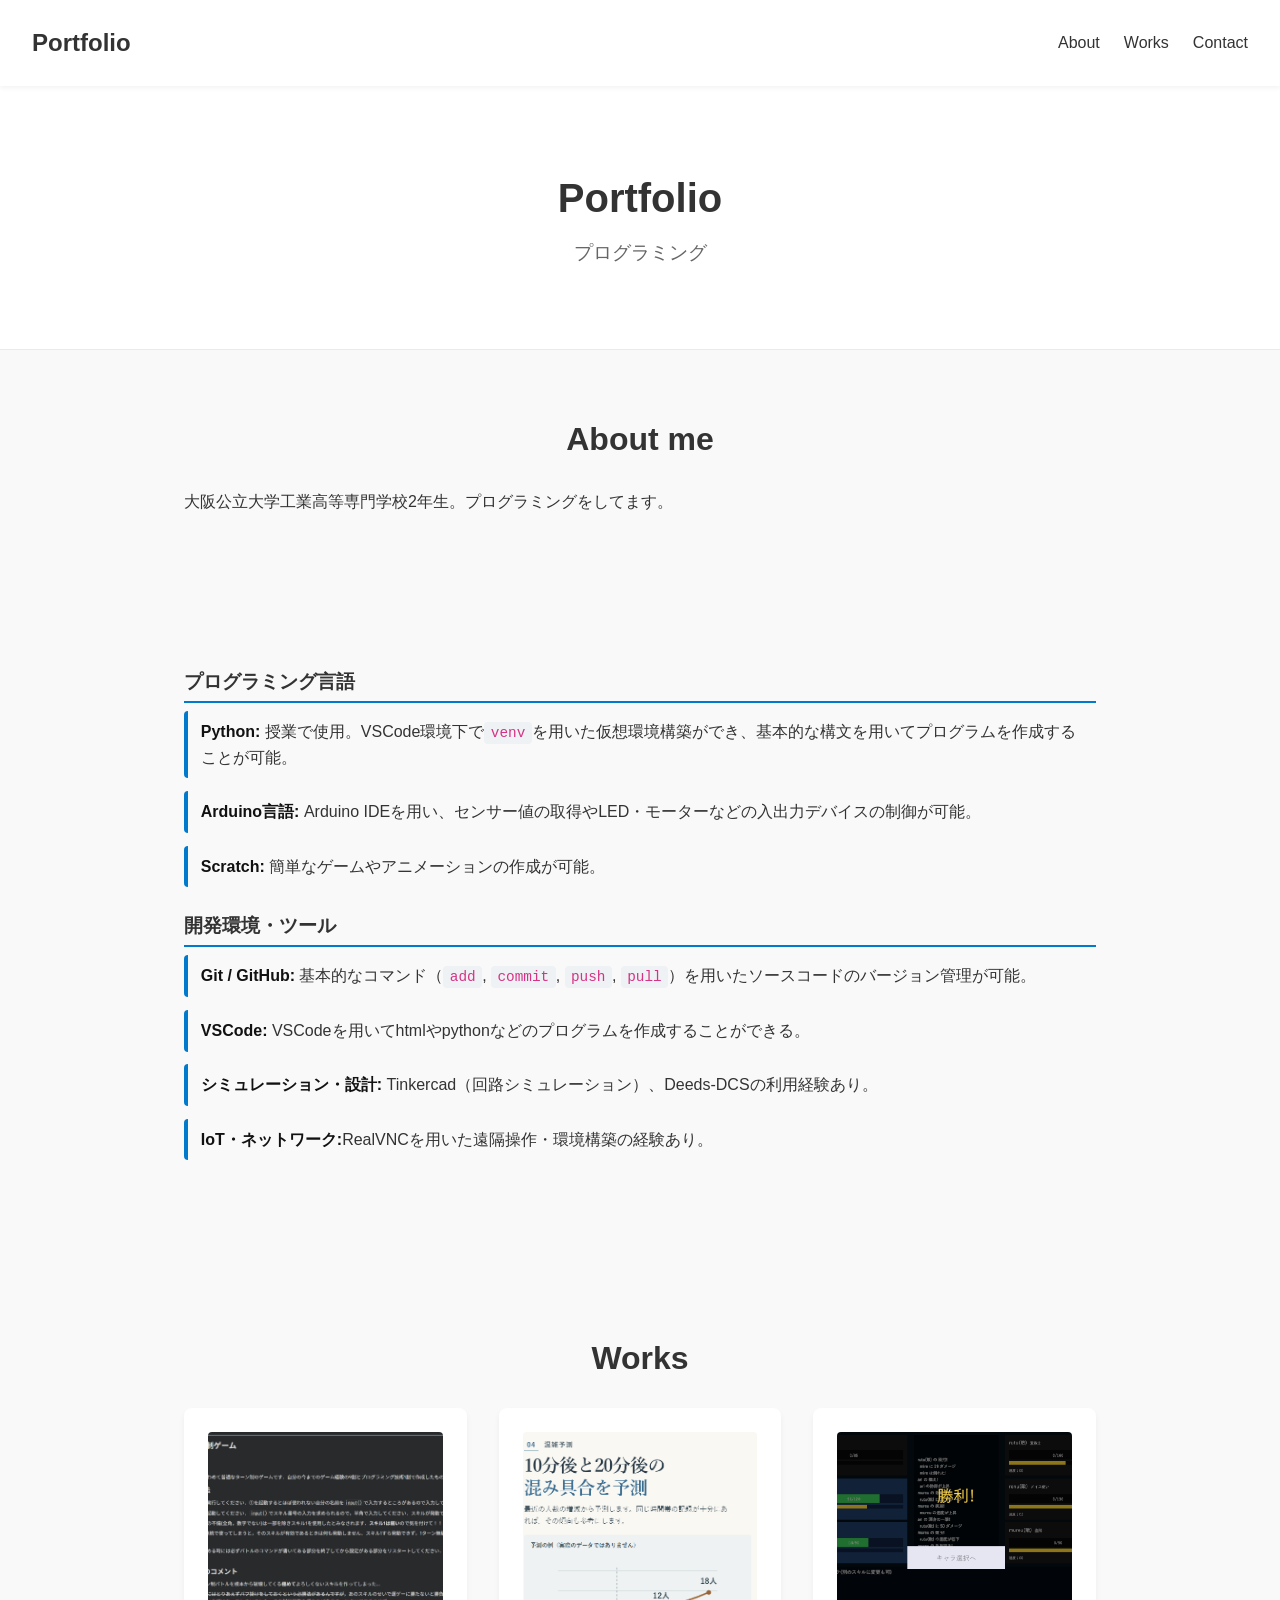
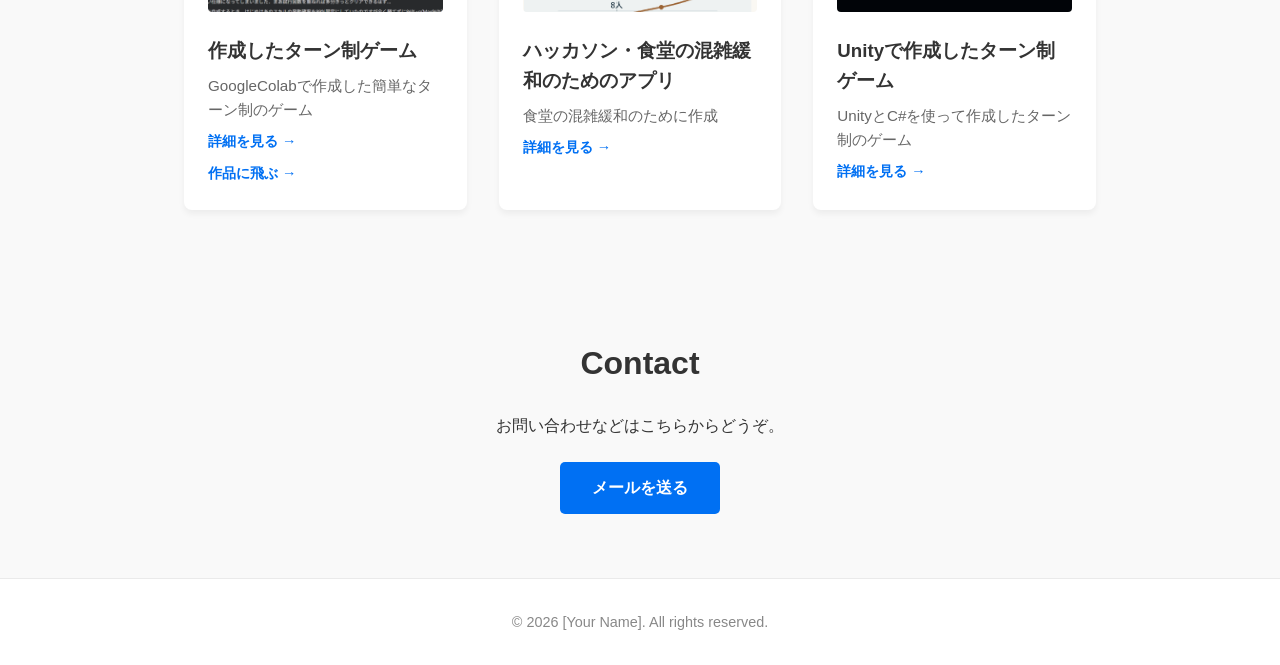
==== index.html @ 6b5b910c "軽い修正" ====
<!DOCTYPE html>
<html lang="ja">
<head>
  <meta charset="UTF-8">
  <meta name="viewport" content="width=device-width, initial-scale=1.0">
  <title>My Portfolio</title>
  <link rel="stylesheet" href="style.css">
   <style>
    /* このページ専用の追加スタイル(気に入らなければ style.css に移してOK) */
    .slideshow { position: relative; width: 100%; max-width: 640px; aspect-ratio: 16 / 9; margin: 1rem 0; overflow: hidden; background: #eee; }
    .slideshow .slide { position: absolute; inset: 0; width: 100%; height: 100%; object-fit: contain; opacity: 0; transition: opacity 0.8s ease; }
    .slideshow .slide.active { opacity: 1; }
    .detail-meta { list-style: none; padding: 0; margin: 1rem 0; }
    .detail-meta li { margin-bottom: 0.4rem; }
    .detail-section { margin-top: 2rem; }
    .detail-section h3 { margin-bottom: 0.5rem; }
    .detail-section ul { padding-left: 1.2rem; line-height: 1.8; }
    .back-link { display: inline-block; margin-top: 2rem; }
  </style>
</head>
<body>

  <!-- ヘッダー -->
  <header>
    <div class="logo">Portfolio</div>
    <nav>
      <ul>
        <li><a href="#about">About</a></li>
        <li><a href="#works">Works</a></li>
        <li><a href="#contact">Contact</a></li>
      </ul>
    </nav>
  </header>

  <!-- メインビジュアル -->
  <section class="hero">
    <h1>Portfolio</h1>
    <p>プログラミング</p>
  </section>

  <!-- 自己紹介 (About) -->
  <section id="about" class="container">
    <h2>About me</h2>
    <p>大阪公立大学工業高等専門学校2年生。プログラミングをしてます。</p>
  </section>

<!-- 自己評価 (About Me) -->
  <section id="about-me" class="container">
    <h3>プログラミング言語</h3>
  <ul>
    <li>
      <strong>Python:</strong> 授業で使用。VSCode環境下で<code>venv</code>を用いた仮想環境構築ができ、基本的な構文を用いてプログラムを作成することが可能。
    </li>
    <li>
      <strong>Arduino言語:</strong> Arduino IDEを用い、センサー値の取得やLED・モーターなどの入出力デバイスの制御が可能。
    </li>
    <li>
      <strong>Scratch:</strong> 簡単なゲームやアニメーションの作成が可能。
    </li>
  </ul>

  <h3>開発環境・ツール</h3>
  <ul>
    <li>
      <strong>Git / GitHub:</strong> 基本的なコマンド（<code>add</code>, <code>commit</code>, <code>push</code>, <code>pull</code>）を用いたソースコードのバージョン管理が可能。
    </li>
    <li>
      <strong>VSCode:</strong> VSCodeを用いてhtmlやpythonなどのプログラムを作成することができる。
    </li>
    <li>
      <strong>シミュレーション・設計:</strong> Tinkercad（回路シミュレーション）、Deeds-DCSの利用経験あり。
    </li>
    <li>
      <strong>IoT・ネットワーク:</strong>RealVNCを用いた遠隔操作・環境構築の経験あり。
    </li>

  </ul>
  </section>

<!-- 制作物 (Works) -->
  <section id="works" class="container">
    <h2>Works</h2>
    <div class="grid">

<!-- Project 1 -->
      <div class="card">
        
        <a href="project1.html" class="card-link">
          <img src="images/gc1.png" alt="Project 1のサムネイル画像" class="card-image">
          <h3>作成したターン制ゲーム</h3>
        </a>
        <p>GoogleColabで作成した簡単なターン制のゲーム</p>
        <a href="project1.html" class="more-link">詳細を見る &rarr;</a><br>
        <a href="https://colab.research.google.com/drive/1zK0muYMqjtTlNnqvRctzrZ4r4zy4ecHd?usp=sharing" class="more-link"> 作品に飛ぶ &rarr;</a>
      </div>

      <!-- Project 2 -->
      <div class="card">
        <a href="project2.html" class="card-link">
          <img src="images/hakkason (1).png" alt="Project 2のサムネイル画像" class="card-image">
          <h3>ハッカソン・食堂の混雑緩和のためのアプリ</h3>
        </a>
        <p>食堂の混雑緩和のために作成</p>
        <a href="project2.html" class="more-link">詳細を見る &rarr;</a>
      </div>

      <!-- Project 3 -->
      <div class="card">
        <a href="project3.html" class="card-link">
          <img src="images/un3.png" alt="Project 3のサムネイル画像" class="card-image">
          <h3>Unityで作成したターン制ゲーム</h3>
        </a>
        <p>UnityとC#を使って作成したターン制のゲーム</p>
        <a href="project3.html" class="more-link">詳細を見る &rarr;</a>
      </div>

    </div>
  </section>

  <!-- お問い合わせ (Contact) -->
  <section id="contact" class="container">
    <h2>Contact</h2>
    <p>お問い合わせなどはこちらからどうぞ。</p>
    <a href="mailto:your-email@example.com" class="btn">メールを送る</a>
  </section>

  <!-- フッター -->
  <footer>
    <p>&copy; 2026 [Your Name]. All rights reserved.</p>
  </footer>

</body>
</html>
---- style.css ----
/* 全体設定 */
* {
  margin: 0;
  padding: 0;
  box-sizing: border-box;
}

body {
  font-family: "Helvetica Neue", Arial, sans-serif;
  line-height: 1.6;
  color: #333;
  background-color: #f9f9f9;
}

/* ヘッダー */
header {
  display: flex;
  justify-content: space-between;
  align-items: center;
  padding: 1.5rem 2rem;
  background: #fff;
  box-shadow: 0 2px 5px rgba(0,0,0,0.05);
  position: sticky;
  top: 0;
  z-index: 100;
}

header .logo {
  font-size: 1.5rem;
  font-weight: bold;
}

header nav ul {
  display: flex;
  list-style: none;
  gap: 1.5rem;
}

header nav a {
  text-decoration: none;
  color: #333;
  font-weight: 500;
  transition: color 0.3s;
}

header nav a:hover {
  color: #0070f3;
}

/* メインビジュアル */
.hero {
  text-align: center;
  padding: 5rem 1rem;
  background: #fff;
  border-bottom: 1px solid #eaeaea;
}

.hero h1 {
  font-size: 2.5rem;
  margin-bottom: 0.5rem;
}

.hero p {
  color: #666;
  font-size: 1.2rem;
}

/* 共通セクションスタイル */
.container {
  max-width: 960px;
  margin: 0 auto;
  padding: 4rem 1.5rem;
}

.container h2 {
  font-size: 2rem;
  margin-bottom: 1.5rem;
  text-align: center;
}

/* Works (グリッドレイアウト) */
.grid {
  display: grid;
  grid-template-columns: repeat(auto-fit, minmax(280px, 1fr));
  gap: 2rem;
}

.card {
  background: #fff;
  border-radius: 8px;
  overflow: hidden;
  box-shadow: 0 4px 6px rgba(0,0,0,0.05);
  padding: 1.5rem;
}

.card-image {
  width: 100%;
  height: 180px;
  background-color: #ddd;
  border-radius: 4px;
  margin-bottom: 1rem;
}

.card h3 {
  margin-bottom: 0.5rem;
}

.card p {
  color: #666;
  font-size: 0.95rem;
}

/* Contact */
#contact {
  text-align: center;
}

.btn {
  display: inline-block;
  margin-top: 1.5rem;
  padding: 0.8rem 2rem;
  background-color: #0070f3;
  color: #fff;
  text-decoration: none;
  border-radius: 5px;
  font-weight: bold;
  transition: background-color 0.3s;
}

.btn:hover {
  background-color: #0051a2;
}

/* フッター */
footer {
  text-align: center;
  padding: 2rem;
  background: #fff;
  border-top: 1px solid #eaeaea;
  color: #888;
  font-size: 0.9rem;
}
/* カード内のリンク設定 */
.card-link {
  text-decoration: none;
  color: inherit;
  display: block;
}

.card-link:hover h3 {
  color: #0070f3;
}

.more-link {
  display: inline-block;
  margin-top: 0.5rem;
  color: #0070f3;
  text-decoration: none;
  font-weight: bold;
  font-size: 0.9rem;
}

.more-link:hover {
  text-decoration: underline;
}

/* 詳細ページのスタイル */
.project-section h2 {
  text-align: left;
  font-size: 1.5rem;
  border-bottom: 2px solid #0070f3;
  padding-bottom: 0.3rem;
  margin-bottom: 1rem;
}

.project-section ul {
  list-style: none;
  padding-left: 0;
}

.project-section li {
  margin-bottom: 0.5rem;
}

/* カード画像のスタイル */
.card-image {
  width: 100%;
  height: 180px;
  object-fit: cover; /* 縦横比を保ったまま領域いっぱいに表示 */
  border-radius: 4px;
  margin-bottom: 1rem;
}

/* 詳細ページの画像スタイル */
.project-detail-image {
  width: 100%;
  max-height: 400px;
  object-fit: cover;
  border-radius: 8px;
  margin-bottom: 2rem;
}
/* スライドショー全体 */
.slideshow {
  position: relative;
  width: 100%;
  max-width: 640px;
  aspect-ratio: 16 / 9;
  margin: 1rem auto 0;
  overflow: hidden;
  background: #f0f0f0;
  border-radius: 10px;
}

/* 画像 */
.slideshow .slide {
  position: absolute;
  inset: 0;
  width: 100%;
  height: 100%;

  object-fit: cover;
  object-position: center;

  opacity: 0;
  transition: opacity 0.8s ease;
}

/* 表示中の画像 */
.slideshow .slide.active {
  opacity: 1;
}

/* 丸ボタン全体 */
.slide-dots {
  display: flex;
  justify-content: center;
  gap: 12px;
  margin: 15px auto;
}

/* 丸ボタン */
.slide-dots .dot {
  width: 12px;
  height: 12px;
  border: none;
  border-radius: 50%;
  background: #ccc;
  cursor: pointer;
  transition: background 0.3s, transform 0.3s;
}

/* 選択中の丸 */
.slide-dots .dot.active {
  background: #0070f3;
  transform: scale(1.3);
}

/* マウスを乗せたとき */
.slide-dots .dot:hover {
  background: #0051a2;
}

#video-area {
  display: block;
  width: 100%;
  margin-top: 30px;
  position: relative;
  z-index: 1;
}

#video-area video {
  display: block;
  width: 100%;
  height: auto;
}

.video-caption {
  text-align: center;
  font-size: 18px;
  font-weight: bold;
  color: #333;
  margin-top: 10px;
}


.video-section {
  width: 100%;
  text-align: center;
  margin: 30px auto;
}

.main-video {
  display: block;
  width: 80%;
  max-width: 800px;
  height: auto;
  margin: 0 auto;
}

.video-caption {
  display: block;
  text-align: center;
  font-size: 20px;
  font-weight: bold;
  color: #333;
  margin-top: 15px;
}

/* About Me セクション全体のスタイル */
#about-me {
  margin-bottom: 2rem;
  line-height: 1.6;
}

#about-me h3 {
  margin-top: 1.5rem;
  margin-bottom: 0.5rem;
  font-size: 1.2rem;
  color: #333;
  border-bottom: 2px solid #007acc; /* アクセントカラーの線 */
  padding-bottom: 0.2rem;
}

/* スキルリストのスタイル */
#about-me ul {
  list-style: none; /* デフォルトの丸ポチを消す */
  padding-left: 0;
}

#about-me li {
  margin-bottom: 0.8rem;
  padding: 0.5rem 0.8rem;
  background-color: #f9f9f9; /* カード風の背景色 */
  border-left: 4px solid #007acc; /* 左側にワンポイントのアクセント */
  border-radius: 4px;
}

/* 技術名（強調）のスタイル */
#about-me strong {
  color: #111;
  font-weight: 600;
}

/* コマンドやツール名（codeタグ）のスタイル */
#about-me code {
  background-color: #eef2f5;
  color: #d63384;
  padding: 0.2rem 0.4rem;
  border-radius: 4px;
  font-family: Consolas, Monaco, 'Andale Mono', monospace;
  font-size: 0.9em;
}
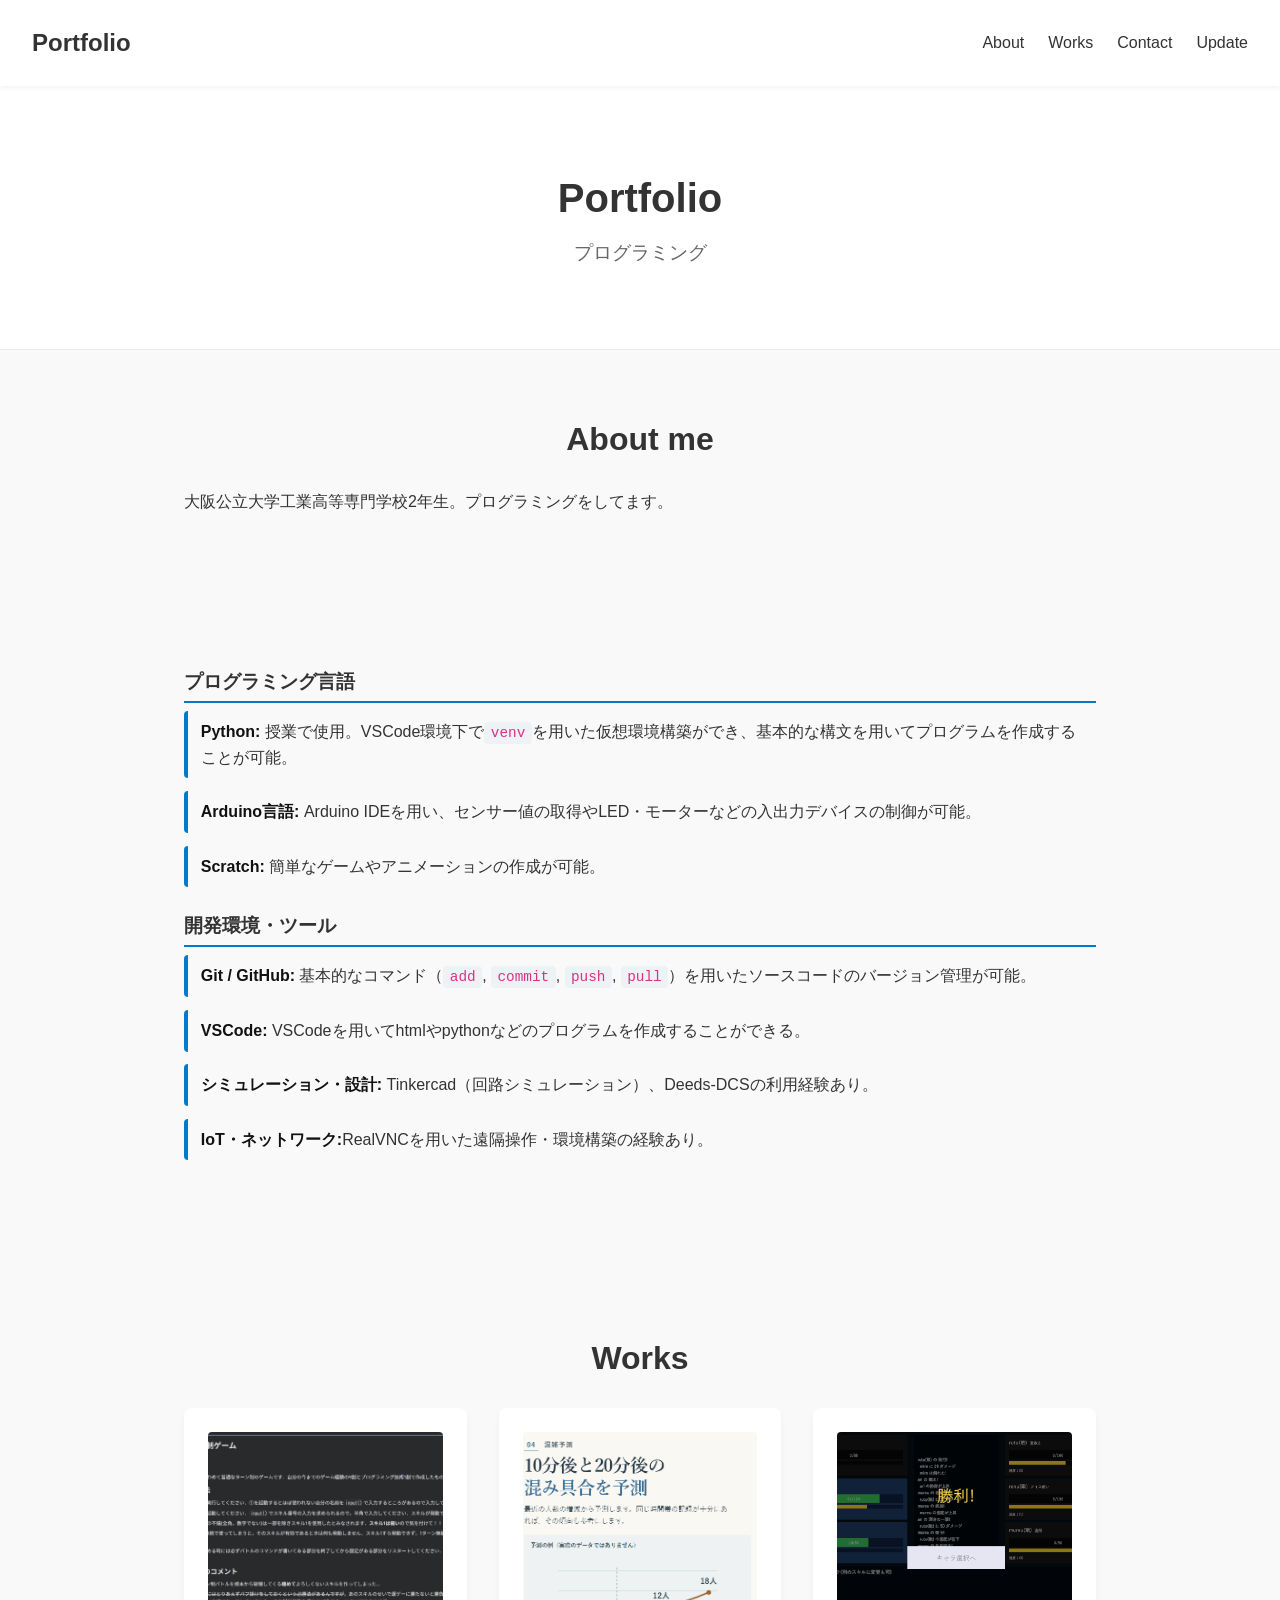
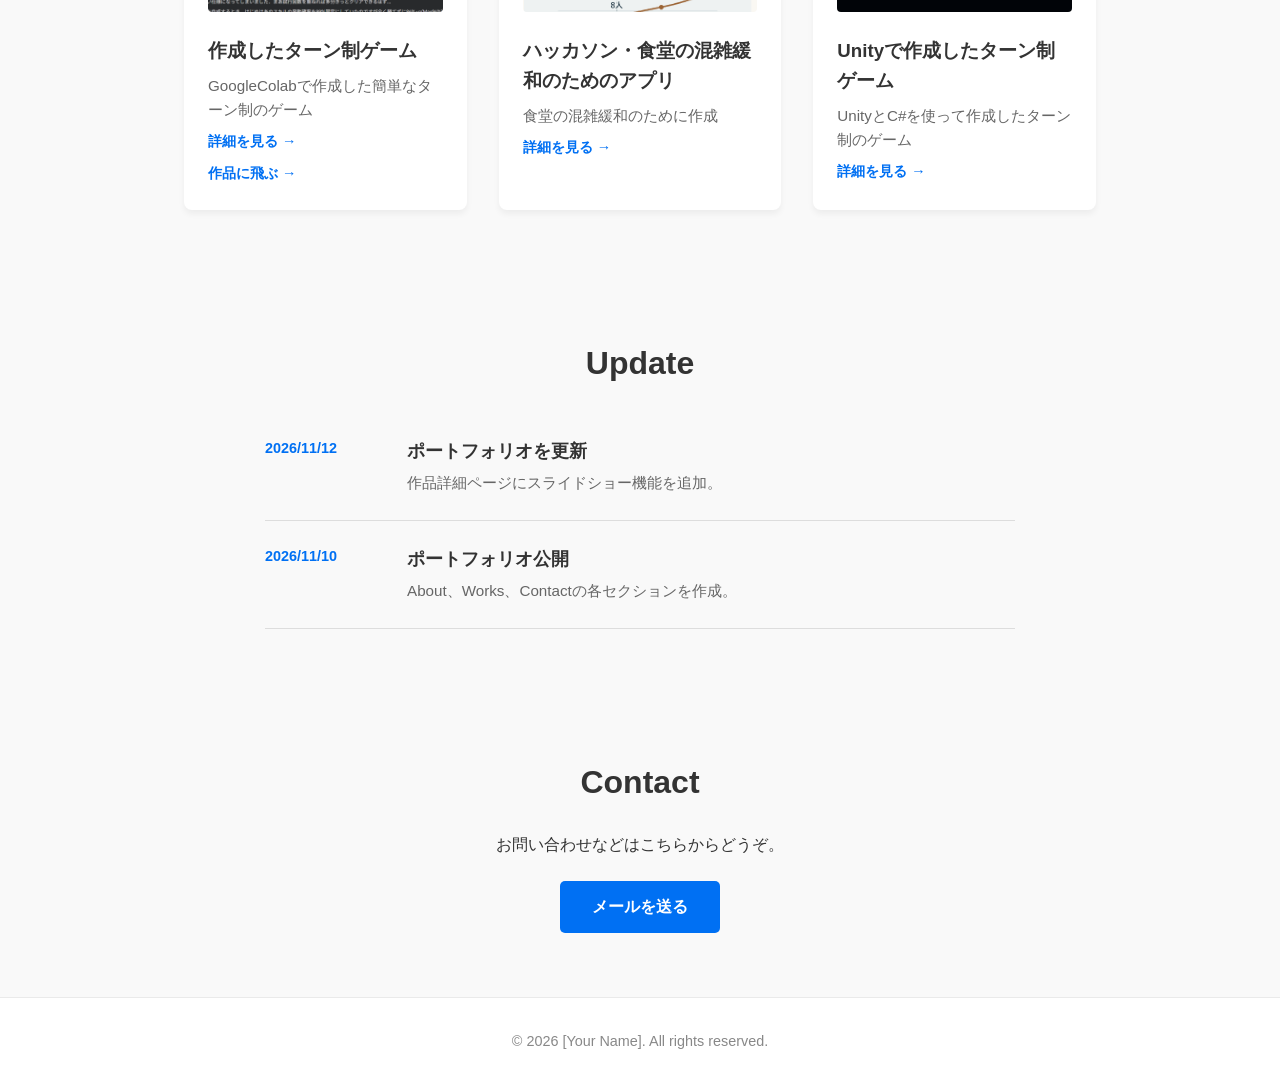
==== commit 40a6d5aa: "Updateの追加と追加に対する修正" ====
--- a/index.html
+++ b/index.html
@@ -5,7 +5,7 @@
   <meta name="viewport" content="width=device-width, initial-scale=1.0">
   <title>My Portfolio</title>
   <link rel="stylesheet" href="style.css">
-   <style>
+  <style>
     /* このページ専用の追加スタイル(気に入らなければ style.css に移してOK) */
     .slideshow { position: relative; width: 100%; max-width: 640px; aspect-ratio: 16 / 9; margin: 1rem 0; overflow: hidden; background: #eee; }
     .slideshow .slide { position: absolute; inset: 0; width: 100%; height: 100%; object-fit: contain; opacity: 0; transition: opacity 0.8s ease; }
@@ -28,6 +28,7 @@
         <li><a href="#about">About</a></li>
         <li><a href="#works">Works</a></li>
         <li><a href="#contact">Contact</a></li>
+        <li><a href="#update">Update</a></li>
       </ul>
     </nav>
   </header>
@@ -117,11 +118,36 @@
     </div>
   </section>
 
+  <!-- Update -->
+<section id="update" class="container">
+  <h2>Update</h2>
+
+  <div class="update-list">
+
+    <div class="update-item">
+      <time datetime="2026-11-12">2026/11/12</time>
+      <div class="update-content">
+        <h3>ポートフォリオを更新</h3>
+        <p>作品詳細ページにスライドショー機能を追加。</p>
+      </div>
+    </div>
+
+    <div class="update-item">
+      <time datetime="2026-11-10">2026/11/10</time>
+      <div class="update-content">
+        <h3>ポートフォリオ公開</h3>
+        <p>About、Works、Contactの各セクションを作成。</p>
+      </div>
+    </div>
+
+  </div>
+</section>
+
   <!-- お問い合わせ (Contact) -->
   <section id="contact" class="container">
     <h2>Contact</h2>
     <p>お問い合わせなどはこちらからどうぞ。</p>
-    <a href="mailto:your-email@example.com" class="btn">メールを送る</a>
+    <a href="mailto:rw25021d@st.omu.ac.jp" class="btn">メールを送る</a>
   </section>
 
   <!-- フッター -->
--- a/style.css
+++ b/style.css
@@ -349,4 +349,42 @@
   border-radius: 4px;
   font-family: Consolas, Monaco, 'Andale Mono', monospace;
   font-size: 0.9em;
+}
+
+/* 更新履歴 */
+.update-list {
+  max-width: 750px;
+  margin: 0 auto;
+}
+
+.update-item {
+  display: flex;
+  gap: 2rem;
+  padding: 1.5rem 0;
+  border-bottom: 1px solid #ddd;
+}
+
+.update-item time {
+  min-width: 110px;
+  color: #0070f3;
+  font-weight: bold;
+  font-size: 0.9rem;
+}
+
+.update-content h3 {
+  font-size: 1.1rem;
+  margin-bottom: 0.4rem;
+}
+
+.update-content p {
+  color: #666;
+  font-size: 0.95rem;
+}
+
+/* スマホ対応 */
+@media (max-width: 600px) {
+  .update-item {
+    flex-direction: column;
+    gap: 0.4rem;
+  }
 }
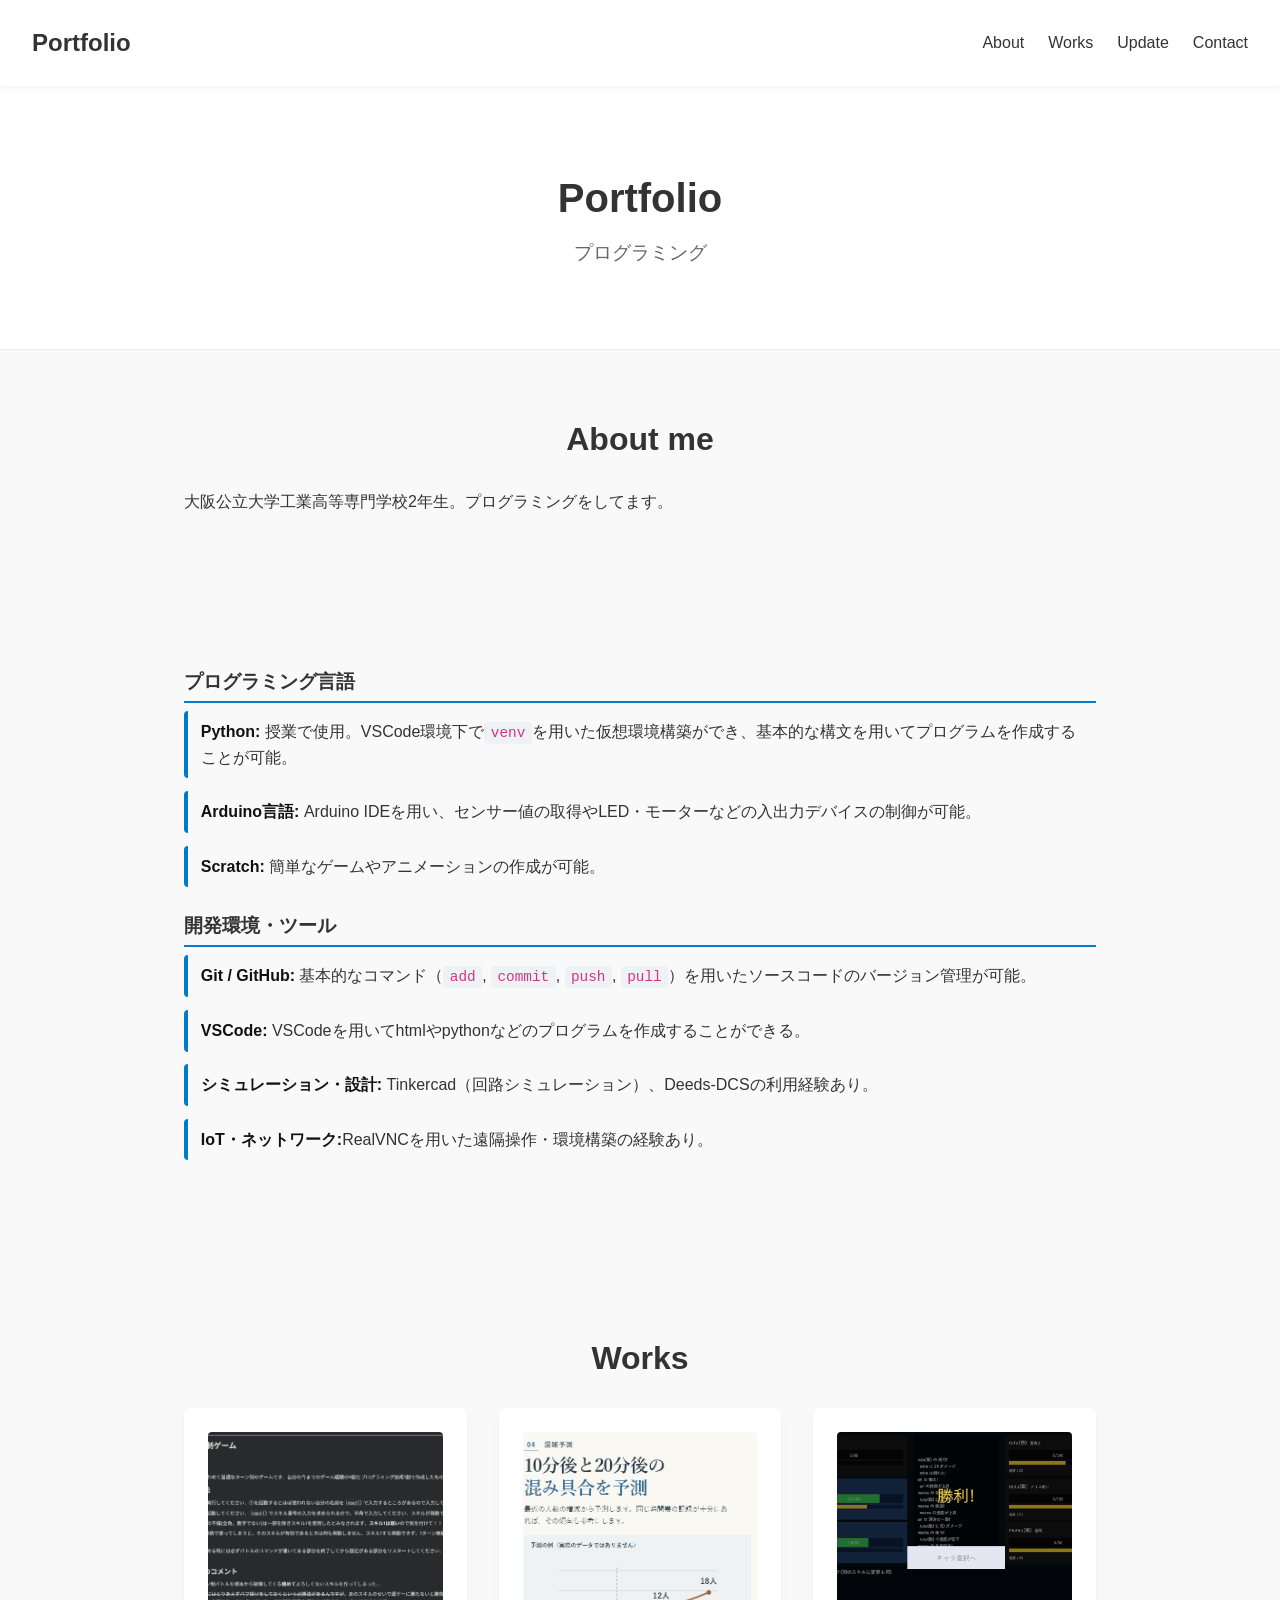
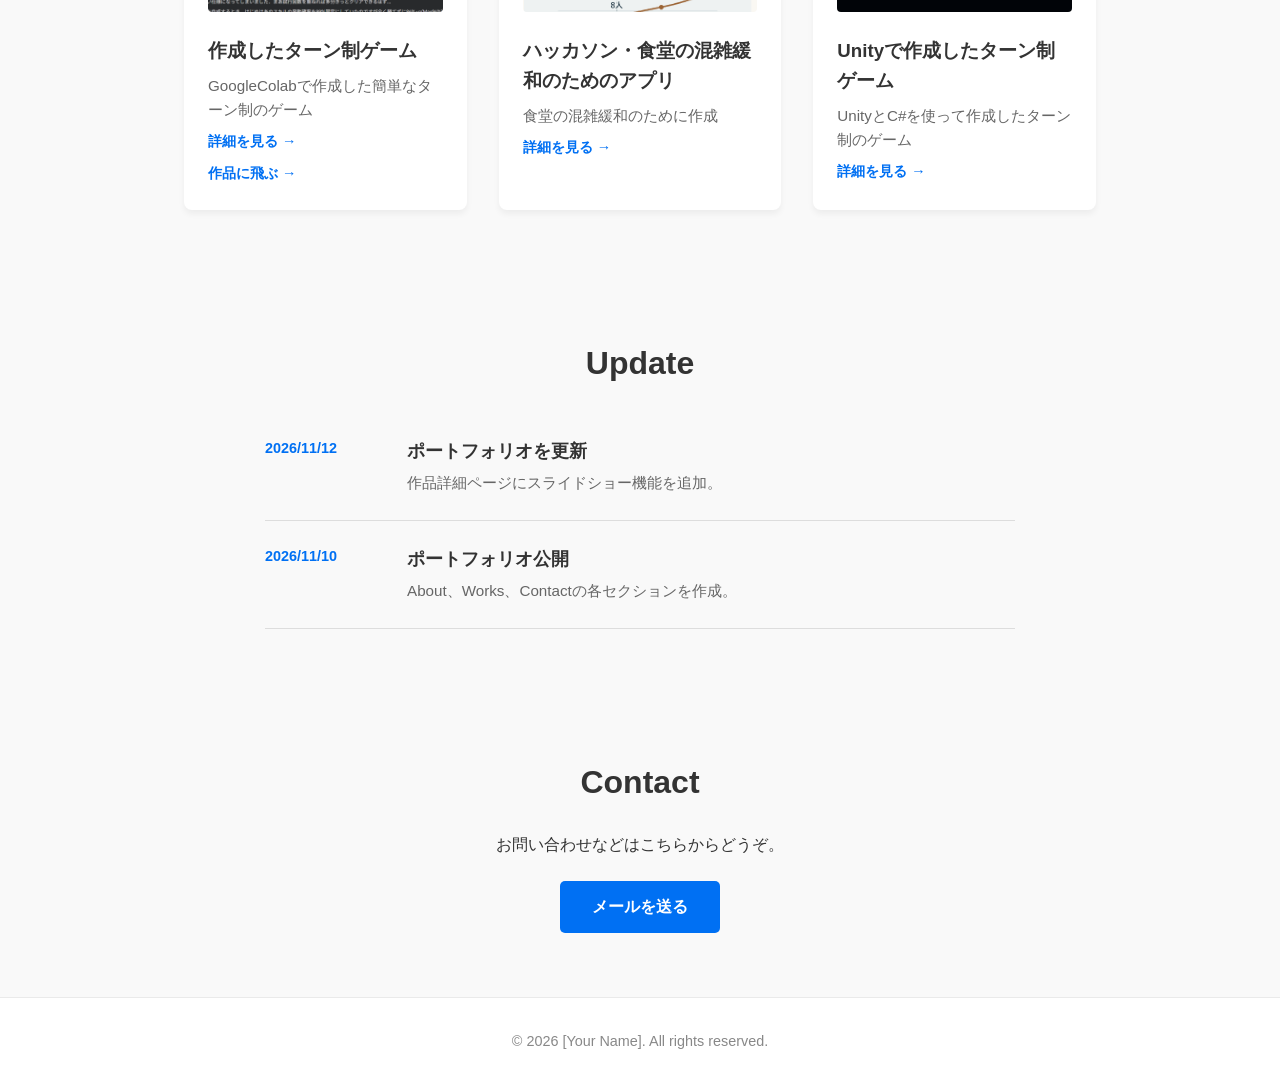
==== commit b27d0afa: "Update-修正" ====
--- a/index.html
+++ b/index.html
@@ -27,8 +27,8 @@
       <ul>
         <li><a href="#about">About</a></li>
         <li><a href="#works">Works</a></li>
+        <li><a href="#update">Update</a></li>
         <li><a href="#contact">Contact</a></li>
-        <li><a href="#update">Update</a></li>
       </ul>
     </nav>
   </header>
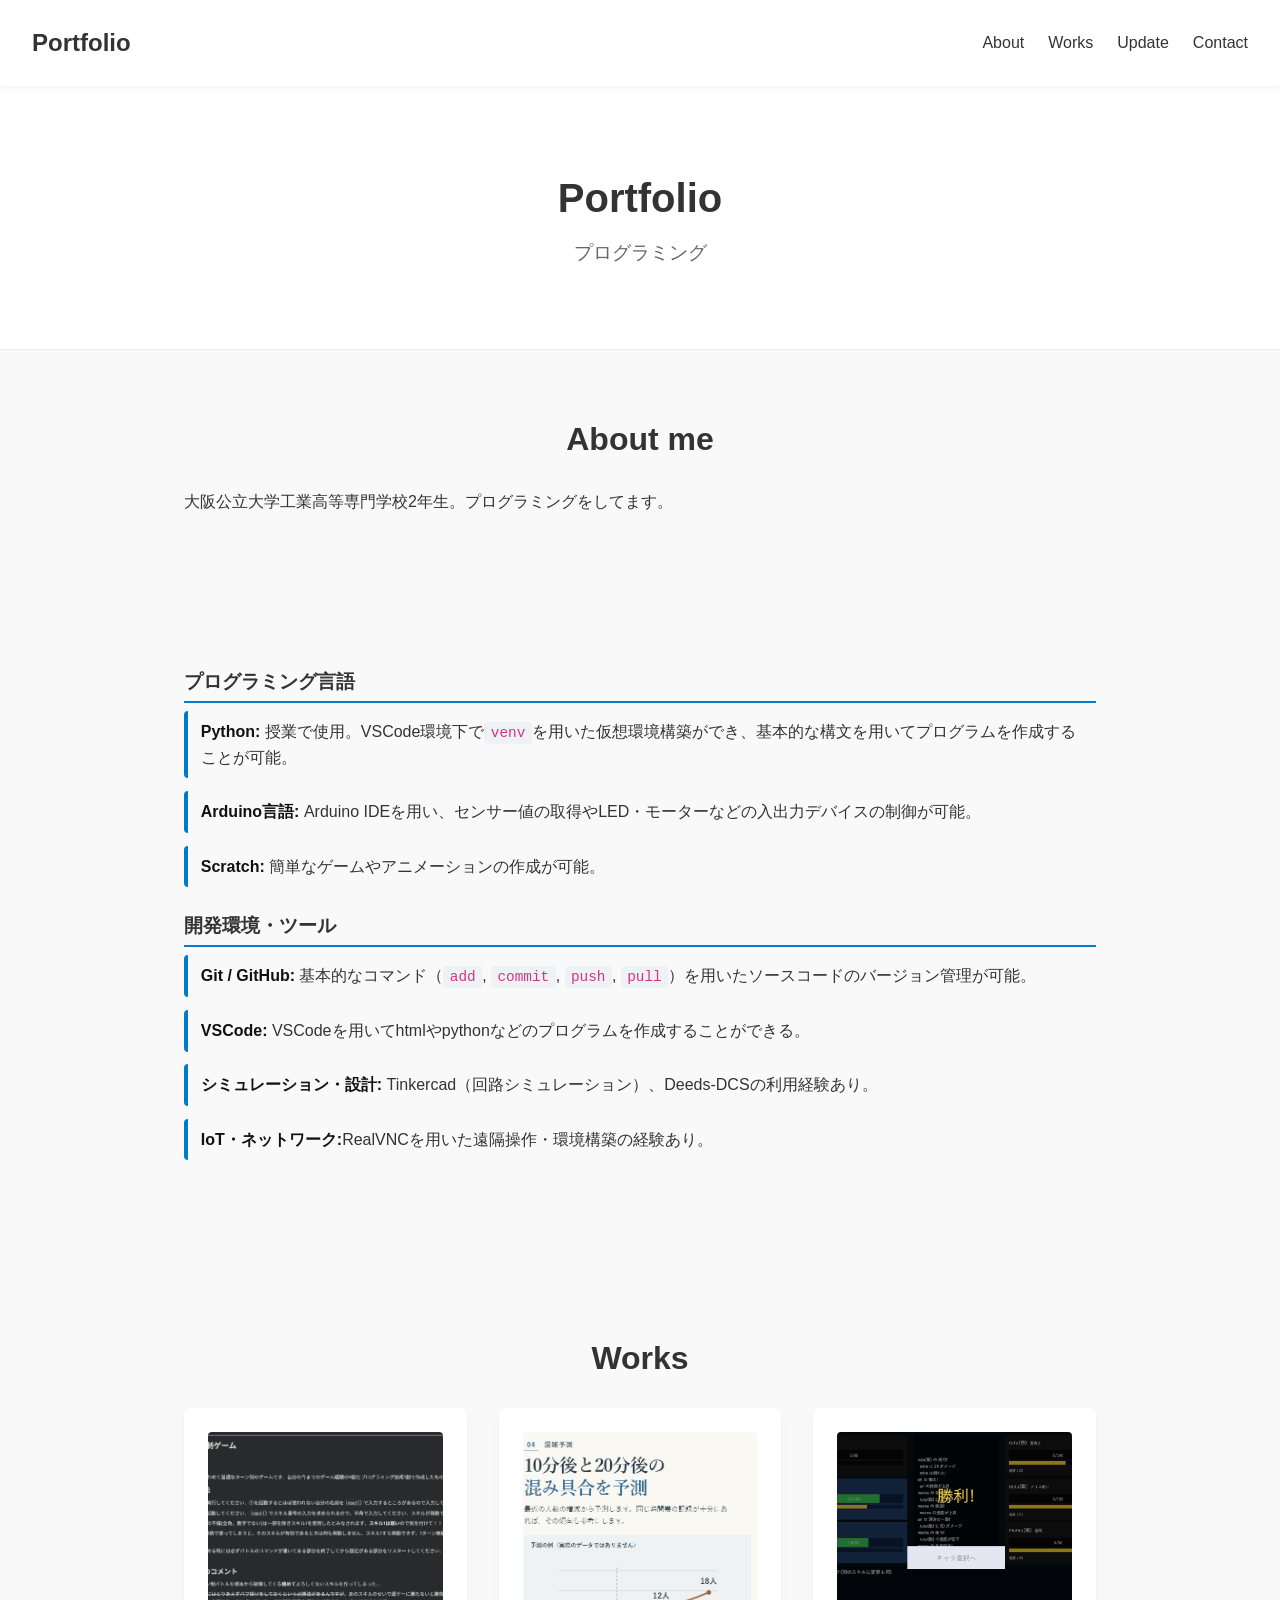
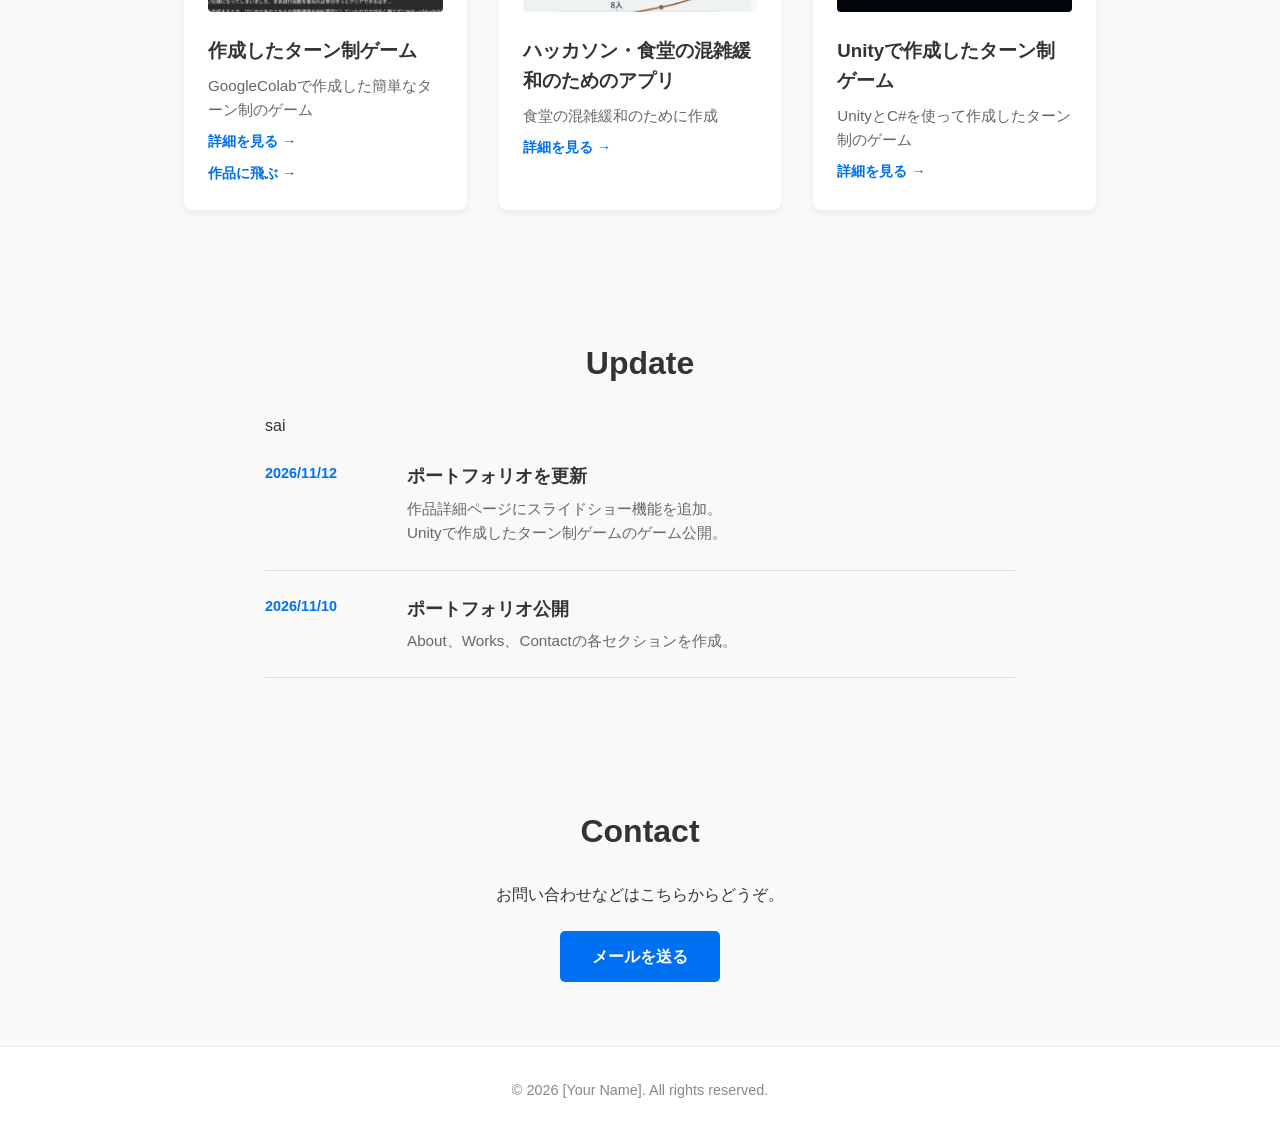
==== commit 66720a15: "軽い修正" ====
--- a/index.html
+++ b/index.html
@@ -123,12 +123,13 @@
   <h2>Update</h2>
 
   <div class="update-list">
-
+sai
     <div class="update-item">
       <time datetime="2026-11-12">2026/11/12</time>
       <div class="update-content">
         <h3>ポートフォリオを更新</h3>
         <p>作品詳細ページにスライドショー機能を追加。</p>
+        <p>Unityで作成したターン制ゲームのゲーム公開。</p>
       </div>
     </div>
 
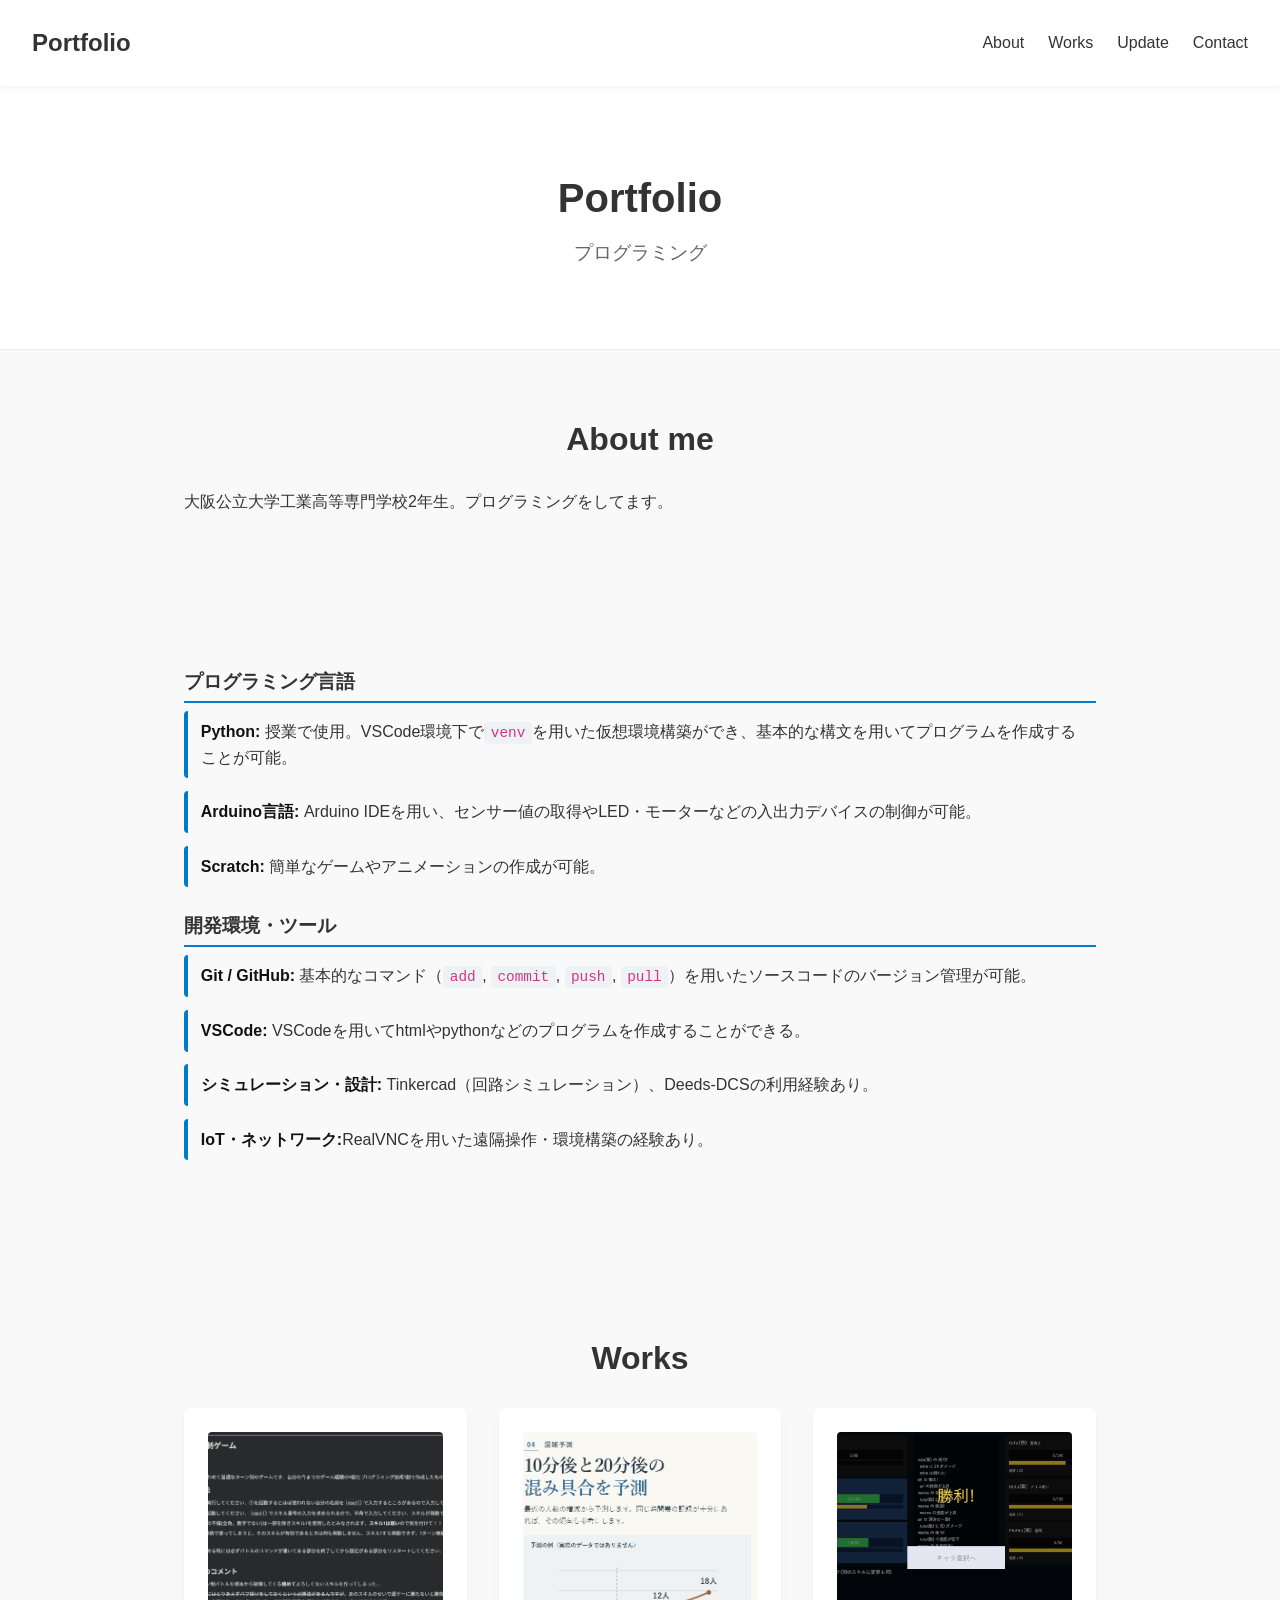
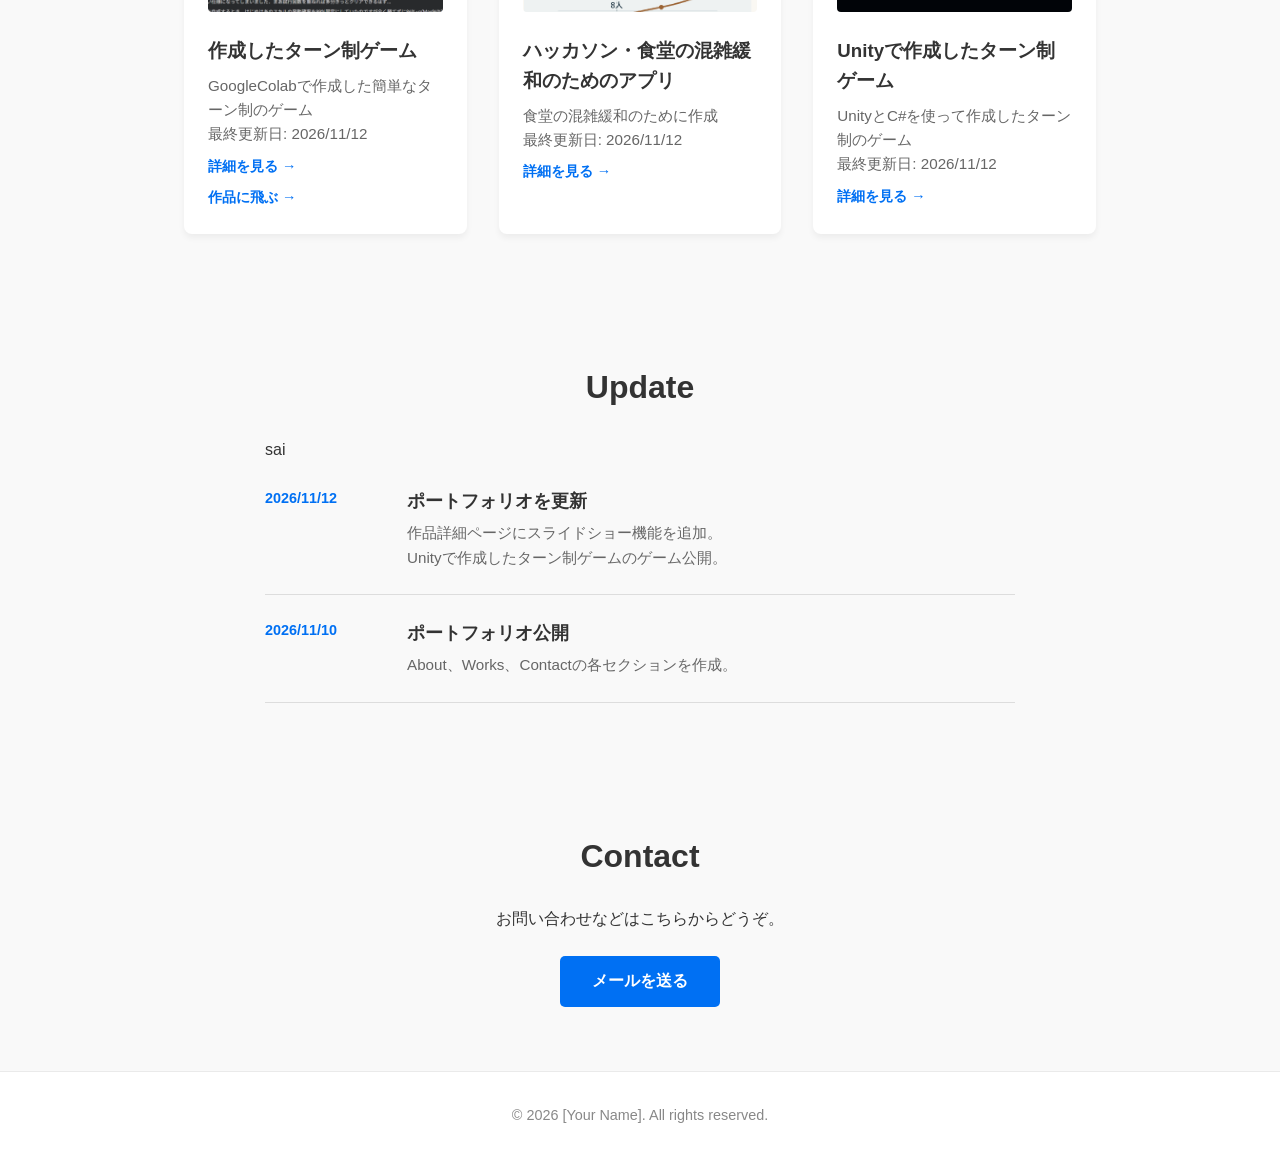
==== commit f00bee82: "更新日の記載" ====
--- a/index.html
+++ b/index.html
@@ -91,6 +91,7 @@
           <h3>作成したターン制ゲーム</h3>
         </a>
         <p>GoogleColabで作成した簡単なターン制のゲーム</p>
+        <p>最終更新日: 2026/11/12</p>
         <a href="project1.html" class="more-link">詳細を見る &rarr;</a><br>
         <a href="https://colab.research.google.com/drive/1zK0muYMqjtTlNnqvRctzrZ4r4zy4ecHd?usp=sharing" class="more-link"> 作品に飛ぶ &rarr;</a>
       </div>
@@ -102,6 +103,7 @@
           <h3>ハッカソン・食堂の混雑緩和のためのアプリ</h3>
         </a>
         <p>食堂の混雑緩和のために作成</p>
+        <p>最終更新日: 2026/11/12</p>
         <a href="project2.html" class="more-link">詳細を見る &rarr;</a>
       </div>
 
@@ -112,6 +114,7 @@
           <h3>Unityで作成したターン制ゲーム</h3>
         </a>
         <p>UnityとC#を使って作成したターン制のゲーム</p>
+        <p>最終更新日: 2026/11/12</p>
         <a href="project3.html" class="more-link">詳細を見る &rarr;</a>
       </div>
 
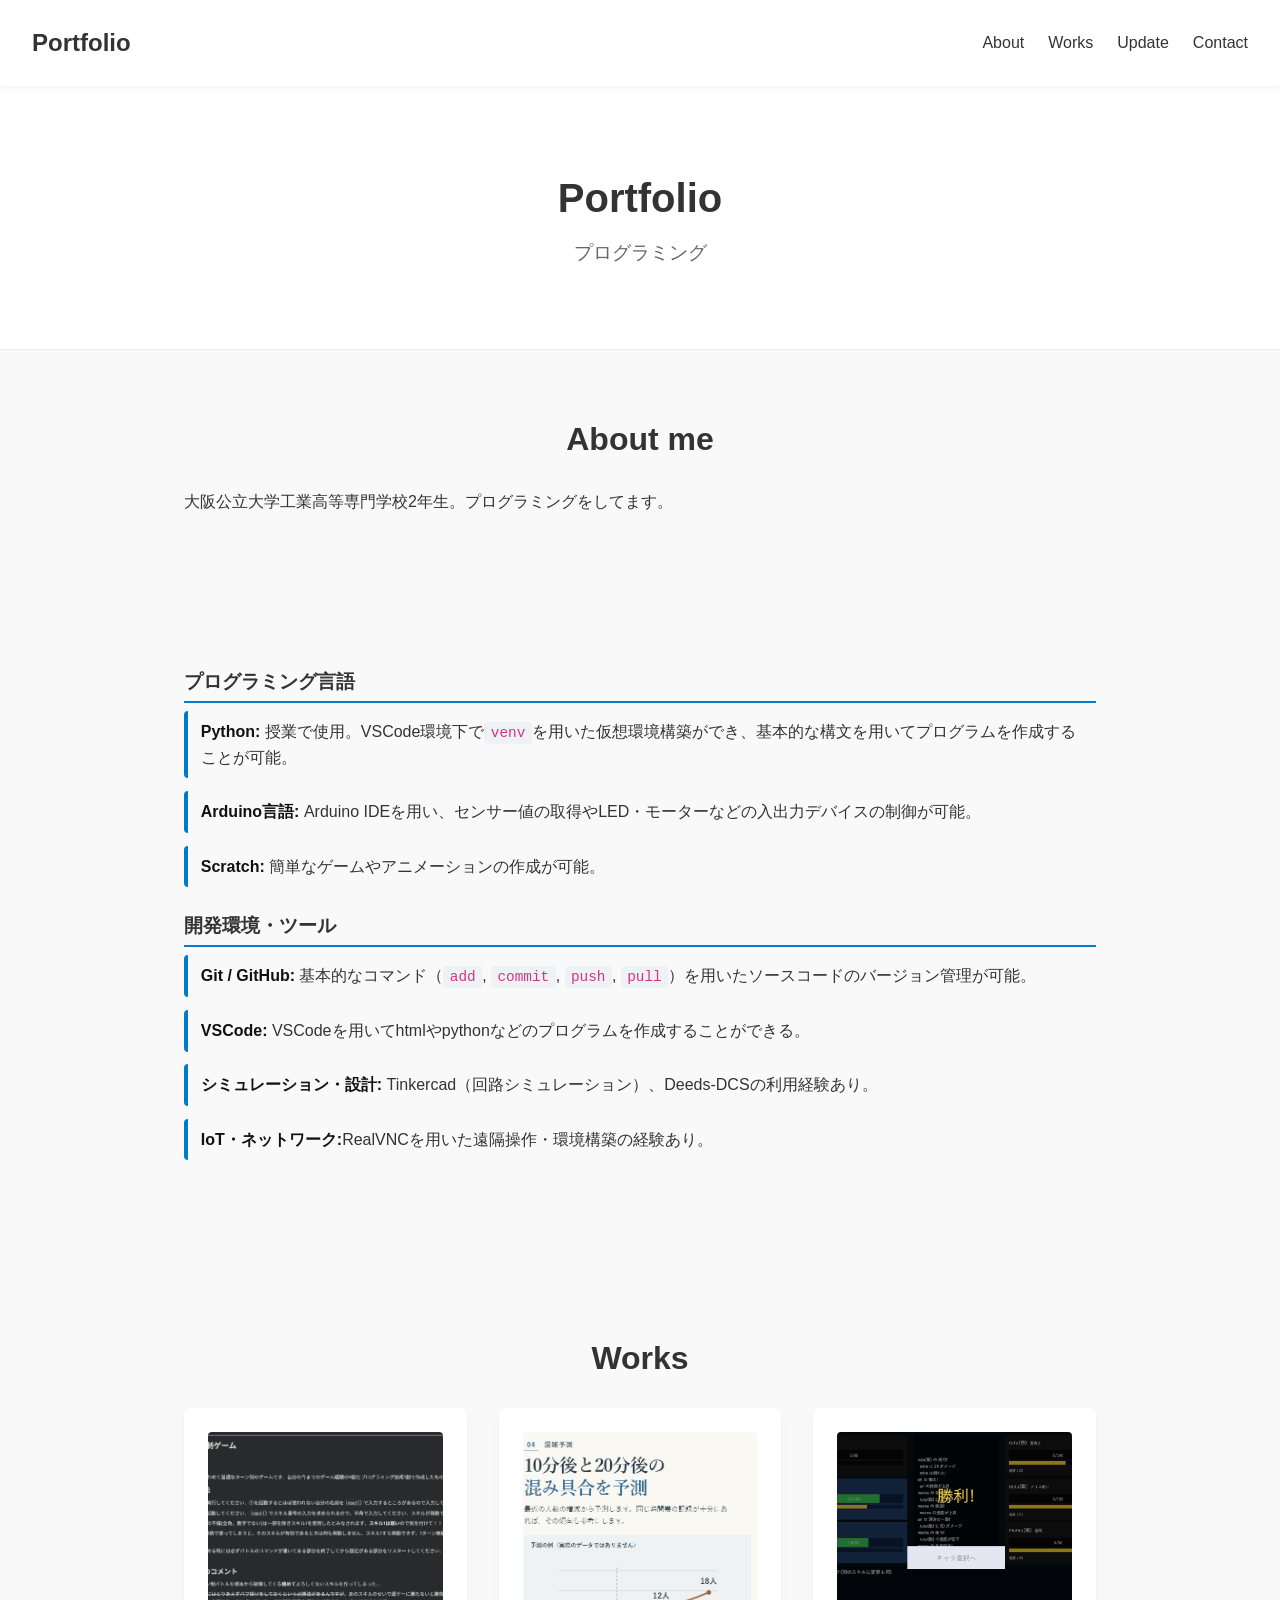
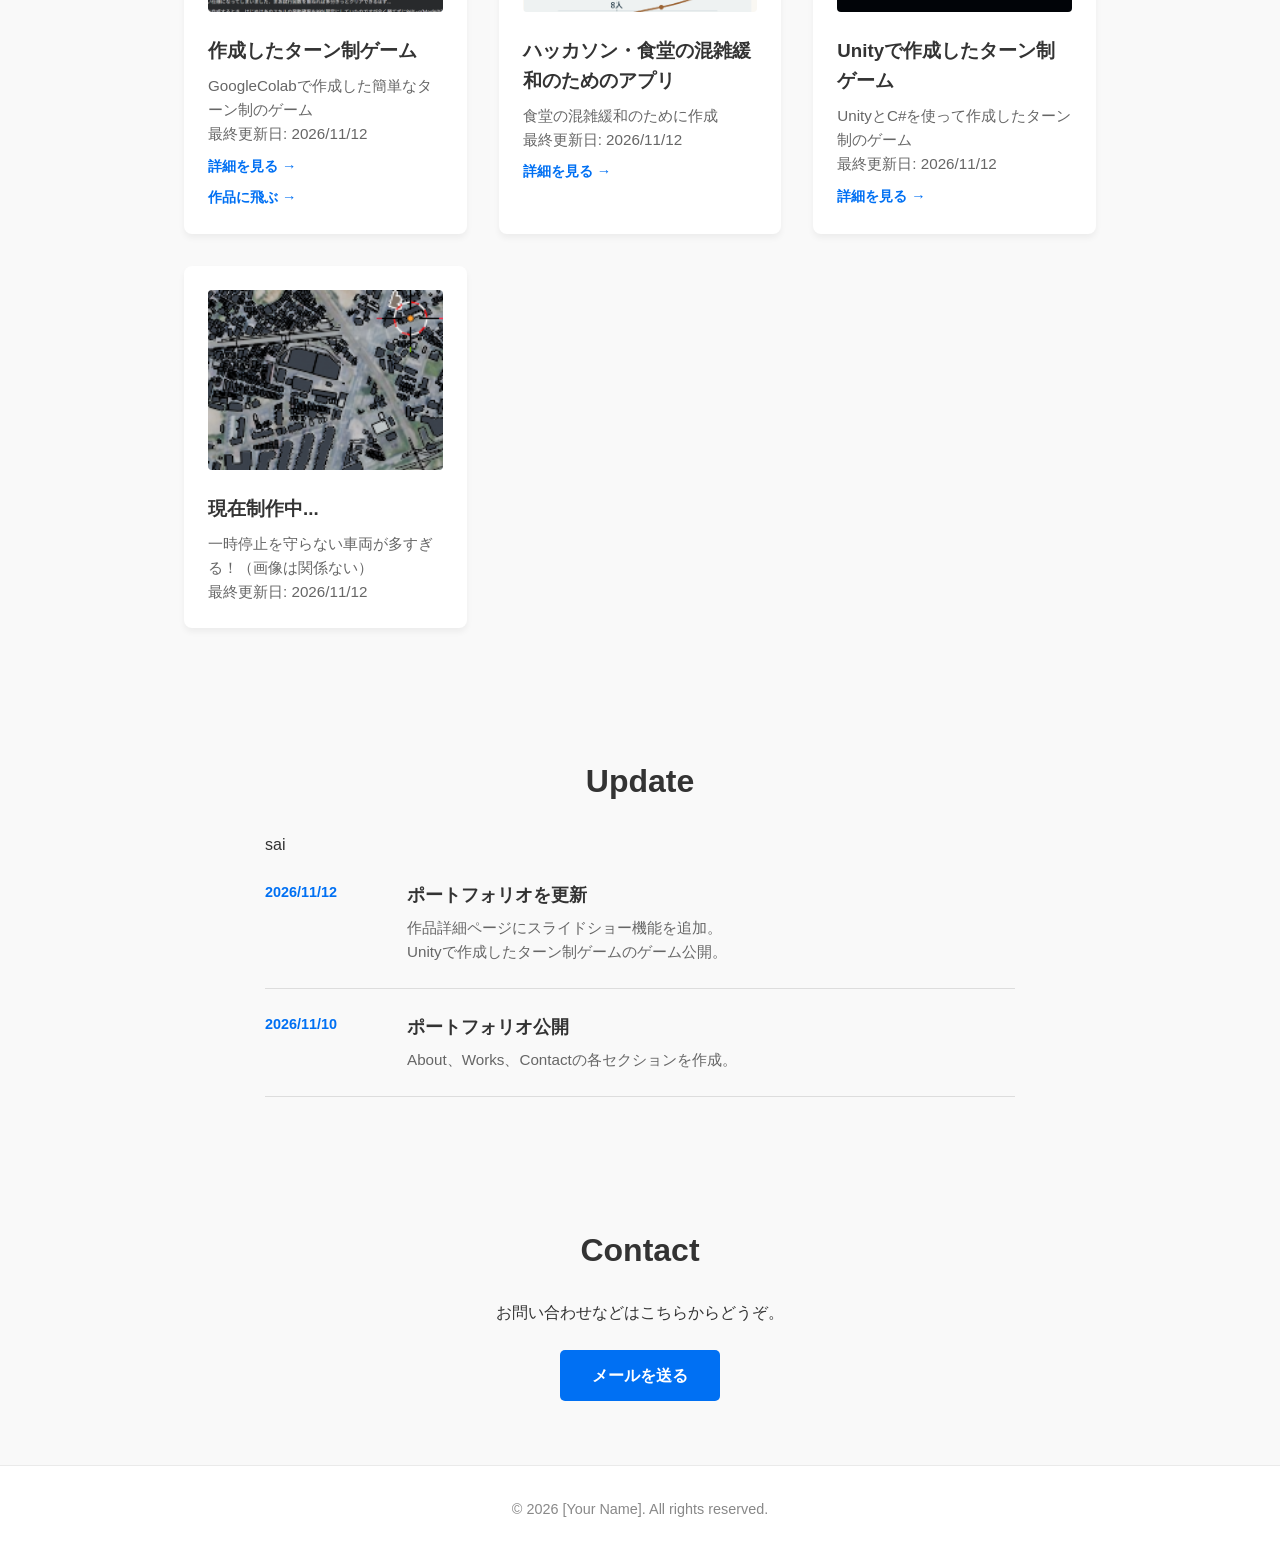
==== commit 49d5ae68: "project4の追加" ====
--- a/index.html
+++ b/index.html
@@ -118,6 +118,17 @@
         <a href="project3.html" class="more-link">詳細を見る &rarr;</a>
       </div>
 
+      <!-- Project 4 -->
+      <div class="card">
+        <!--<a href="project4.html" class="card-link">-->
+          <img src="images/Kari1.png" alt="Project 4のサムネイル画像" class="card-image">
+          <h3>現在制作中...</h3>
+        </a>
+        <p>一時停止を守らない車両が多すぎる！（画像は関係ない）</p>
+        <p>最終更新日: 2026/11/12</p>
+        <!--<a href="project4.html" class="more-link">詳細を見る &rarr;</a>-->
+      </div>
+
     </div>
   </section>
 
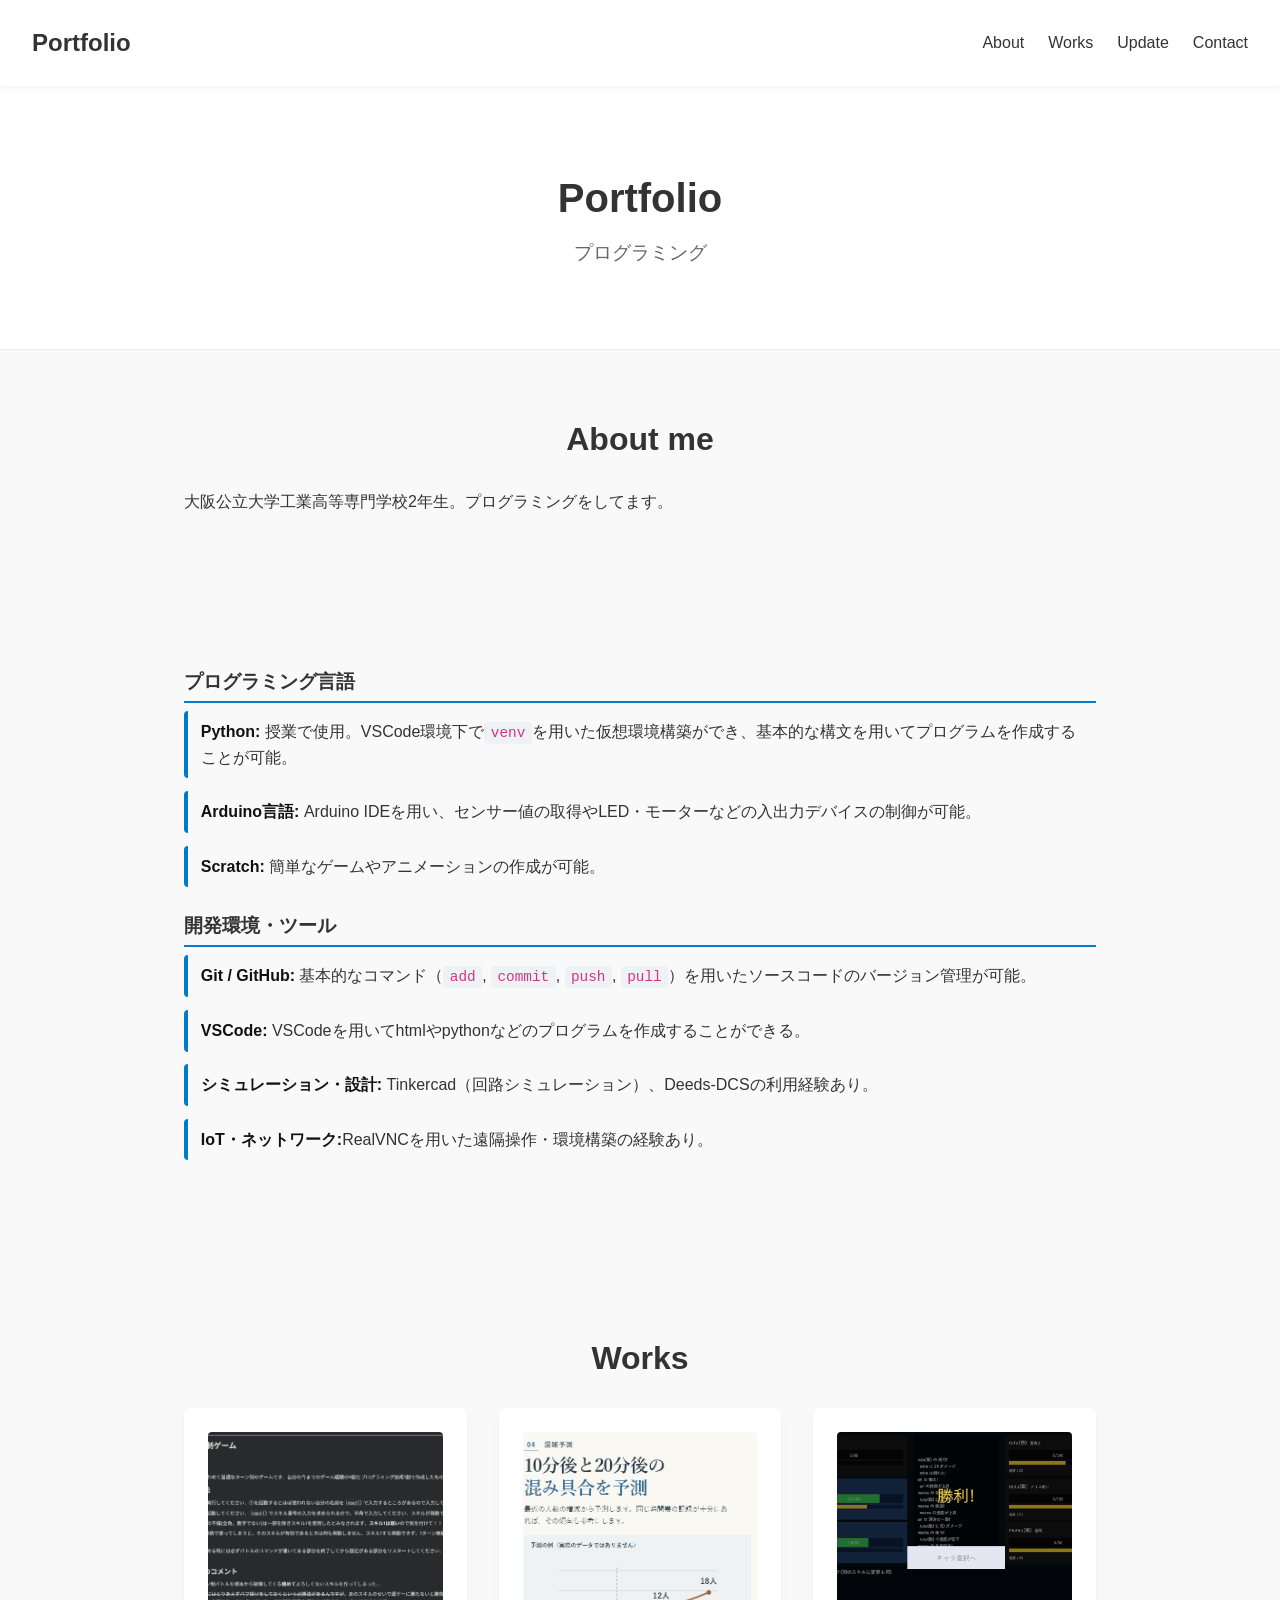
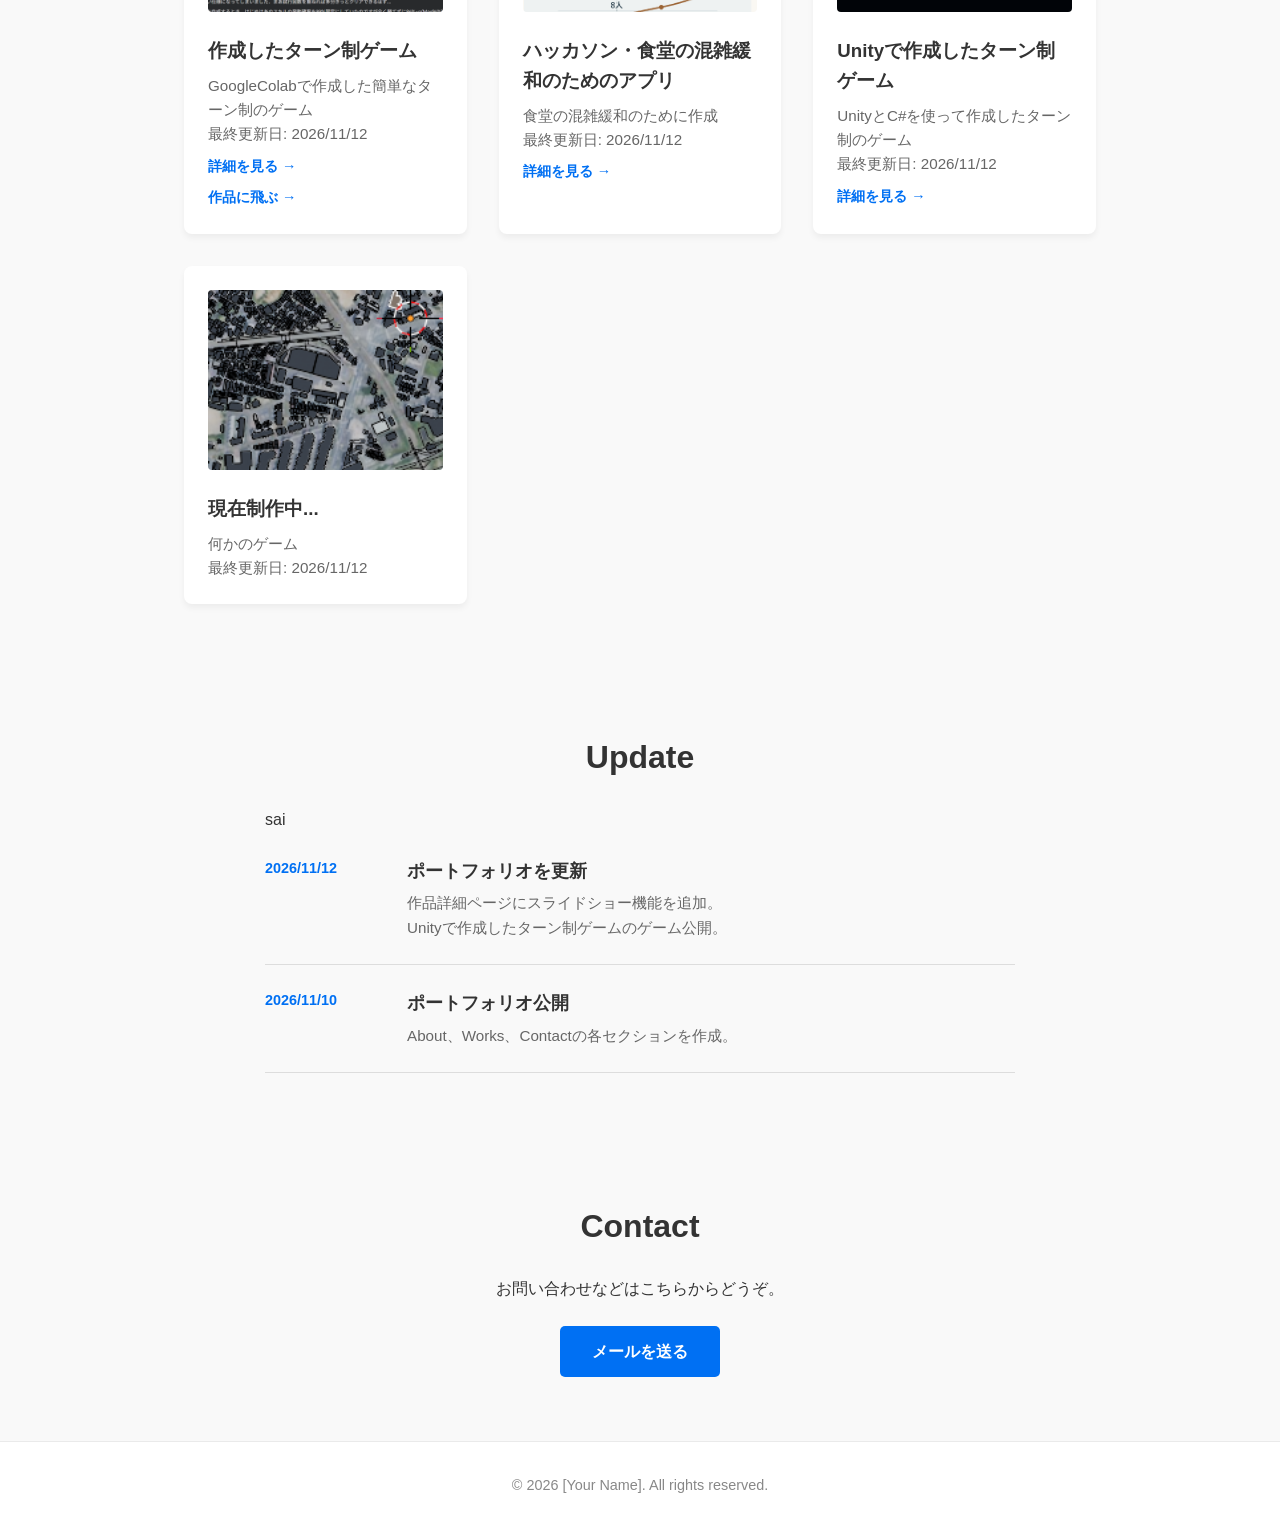
==== commit bc836d81: "project4変更" ====
--- a/index.html
+++ b/index.html
@@ -124,7 +124,7 @@
           <img src="images/Kari1.png" alt="Project 4のサムネイル画像" class="card-image">
           <h3>現在制作中...</h3>
         </a>
-        <p>一時停止を守らない車両が多すぎる！（画像は関係ない）</p>
+        <p>何かのゲーム</p>
         <p>最終更新日: 2026/11/12</p>
         <!--<a href="project4.html" class="more-link">詳細を見る &rarr;</a>-->
       </div>
